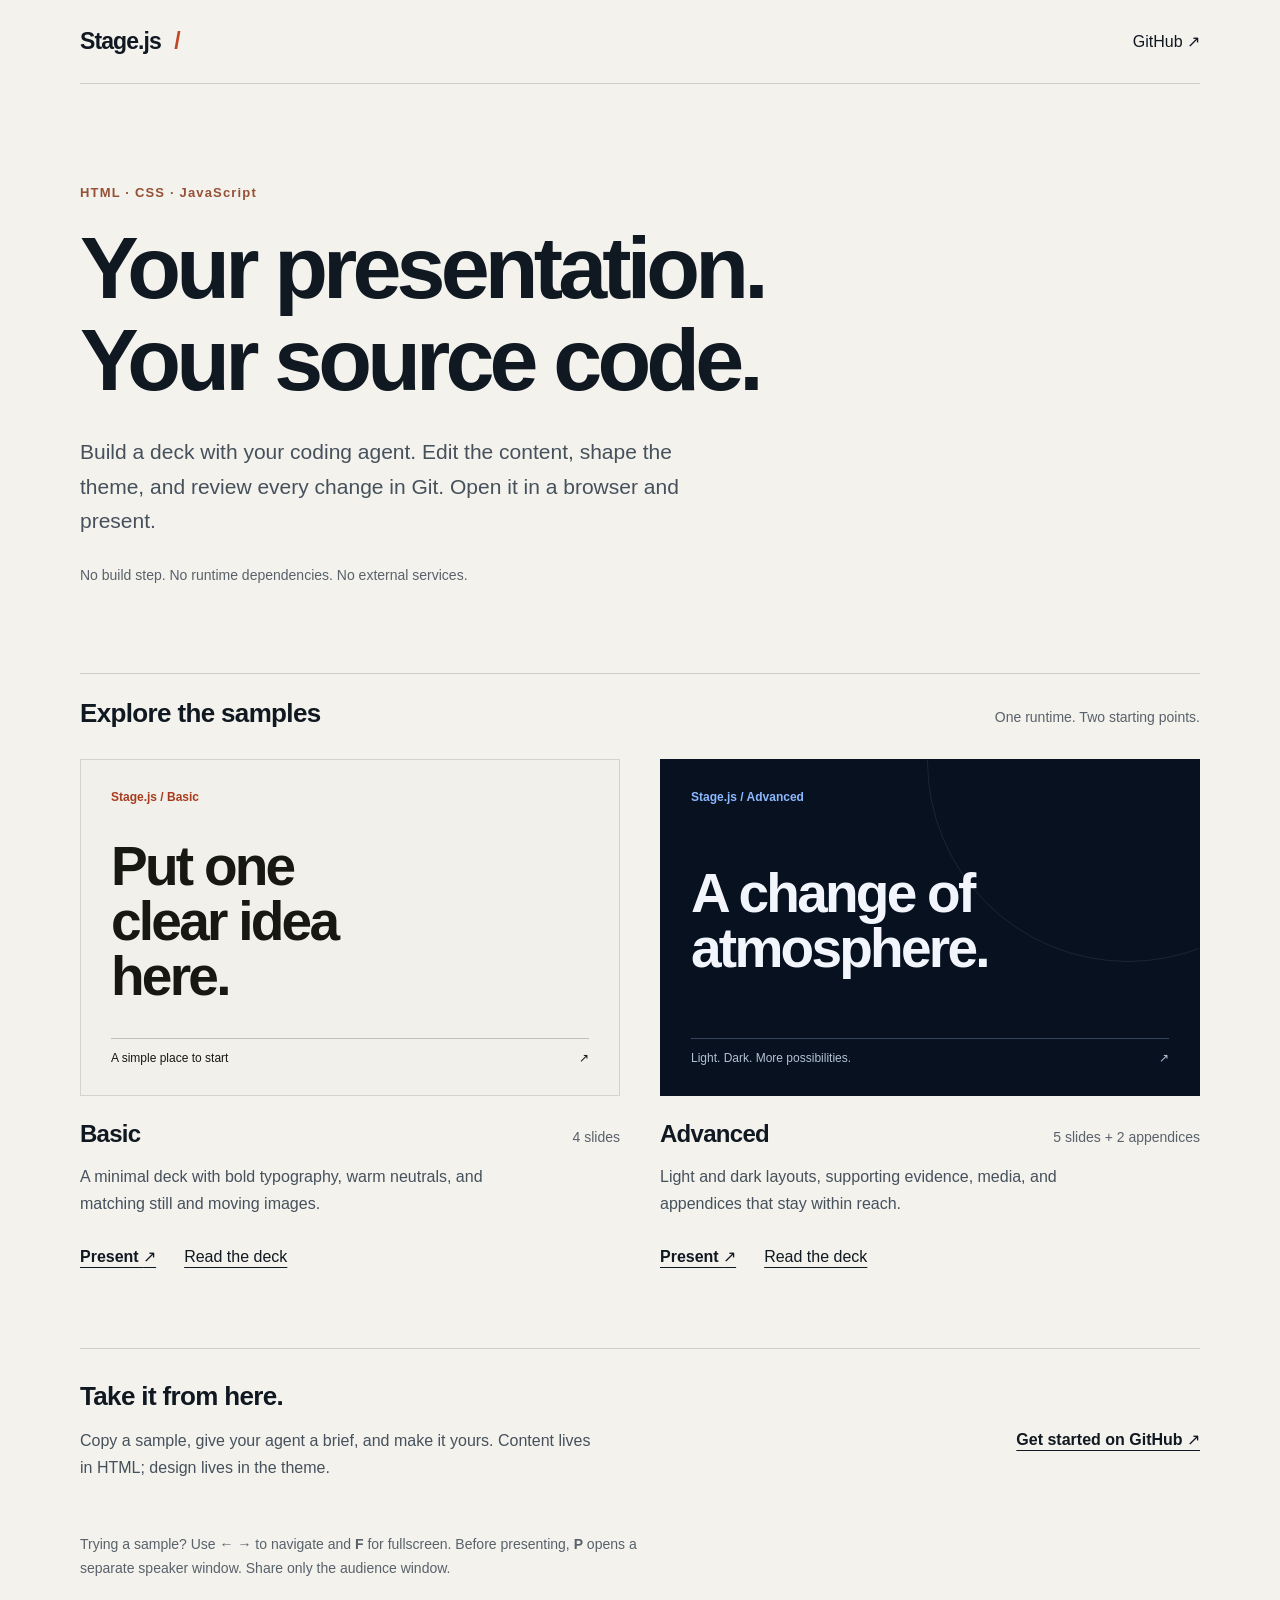
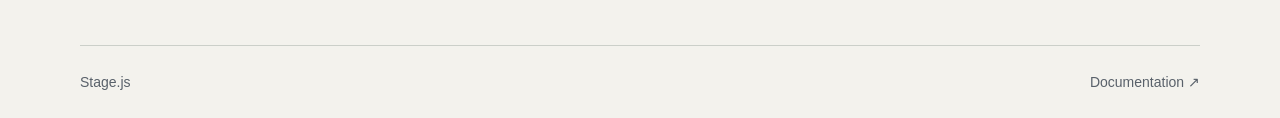
==== index.html @ 608b1f0b "Publish sample gallery with GitHub Pages" ====
<!doctype html>
<html lang="en">
<head>
  <meta charset="utf-8">
  <meta name="viewport" content="width=device-width, initial-scale=1">
  <meta name="description" content="HTML presentations for people and coding agents. Explore Stage.js themes, local media, and presenter view.">
  <meta name="theme-color" content="#101821">
  <title>Stage.js — Presentations as source code</title>
  <link rel="stylesheet" href="site/styles.css">
</head>
<body>
  <header class="site-header"><a class="brand" href="./">Stage.js<span aria-hidden="true"> / </span></a><a href="https://github.com/tijiang13/stage-js">GitHub <span aria-hidden="true">↗</span></a></header>
  <main>
    <section class="intro" aria-labelledby="headline">
      <p class="eyebrow">HTML · CSS · JavaScript</p>
      <h1 id="headline">Your presentation.<br>Your source code.</h1>
      <p class="lede">Build a deck with your coding agent. Edit the content, shape the theme, and review every change in Git. Open it in a browser and present.</p>
      <p class="detail">No build step. No runtime dependencies. No external services.</p>
    </section>
    <section class="samples" aria-labelledby="samples-title">
      <div class="section-heading"><h2 id="samples-title">Explore the samples</h2><span>One runtime. Two starting points.</span></div>
      <div class="sample-grid">
        <article class="sample">
          <a class="preview basic" href="sample_projects/basic/" aria-label="Present the Basic sample">
            <span class="preview-label">Stage.js / Basic</span>
            <strong>Put one<br>clear idea<br>here.</strong>
            <span class="preview-footer">A simple place to start <span aria-hidden="true">↗</span></span>
          </a>
          <div class="sample-heading"><h3>Basic</h3><span>4 slides</span></div>
          <p>A minimal deck with bold typography, warm neutrals, and matching still and moving images.</p>
          <div class="sample-actions"><a href="sample_projects/basic/">Present <span aria-hidden="true">↗</span></a><a href="sample_projects/basic/?mode=read">Read the deck</a></div>
        </article>
        <article class="sample">
          <a class="preview advance" href="sample_projects/advance/" aria-label="Present the Advanced sample">
            <span class="preview-label">Stage.js / Advanced</span>
            <strong>A change of<br>atmosphere.</strong>
            <span class="preview-footer">Light. Dark. More possibilities. <span aria-hidden="true">↗</span></span>
          </a>
          <div class="sample-heading"><h3>Advanced</h3><span>5 slides + 2 appendices</span></div>
          <p>Light and dark layouts, supporting evidence, media, and appendices that stay within reach.</p>
          <div class="sample-actions"><a href="sample_projects/advance/">Present <span aria-hidden="true">↗</span></a><a href="sample_projects/advance/?mode=read">Read the deck</a></div>
        </article>
      </div>
    </section>
    <section class="getting-started" aria-labelledby="start-title"><div><h2 id="start-title">Take it from here.</h2><p>Copy a sample, give your agent a brief, and make it yours. Content lives in HTML; design lives in the theme.</p></div><a href="https://github.com/tijiang13/stage-js#readme">Get started on GitHub <span aria-hidden="true">↗</span></a></section>
    <p class="keyboard-help">Trying a sample? Use ← → to navigate and <kbd>F</kbd> for fullscreen. Before presenting, <kbd>P</kbd> opens a separate speaker window. Share only the audience window.</p>
  </main>
  <footer class="site-footer"><span>Stage.js</span><a href="https://github.com/tijiang13/stage-js/tree/main/docs">Documentation <span aria-hidden="true">↗</span></a></footer>
</body>
</html>
---- site/styles.css ----
:root { color-scheme: light; font-family: "Avenir Next", Avenir, "Segoe UI", sans-serif; color: #101821; background: #f3f2ed; font-synthesis: none; }
* { box-sizing: border-box; }
body { margin: 0; }
a { color: inherit; text-underline-offset: 5px; }
a:focus-visible { outline: 3px solid #c14625; outline-offset: 6px; }
.site-header, main, .site-footer { width: min(1120px, calc(100% - 64px)); margin-inline: auto; }
.site-header { display: flex; align-items: center; justify-content: space-between; padding-block: 28px; border-bottom: 1px solid #cbcfc9; }
.site-header a, .site-footer a { text-decoration: none; }
.brand { font-size: 23px; font-weight: 700; letter-spacing: -.04em; }
.brand span { color: #c14625; margin-left: 8px; }
.intro { padding: 88px 0 76px; }
.eyebrow { color: #965035; font-size: 13px; letter-spacing: .09em; font-weight: 600; }
h1 { font-size: clamp(48px, 7.4vw, 88px); line-height: 1.04; letter-spacing: -.055em; font-weight: 600; margin: 22px 0 30px; }
.lede { max-width: 660px; font-size: 21px; line-height: 1.65; color: #46515c; }
.detail { font-size: 14px; color: #59616a; margin-top: 28px; }
.section-heading { display: flex; flex-wrap: wrap; justify-content: space-between; gap: 12px; align-items: baseline; border-top: 1px solid #cbcfc9; padding-top: 24px; margin-bottom: 30px; }
h2 { font-size: 26px; letter-spacing: -.025em; margin: 0; font-weight: 600; }
.section-heading > span, .sample-heading > span { color: #59616a; font-size: 14px; }
.sample-grid { display: grid; grid-template-columns: repeat(2, minmax(0, 1fr)); gap: 40px; }
.preview { display: flex; position: relative; overflow: hidden; flex-direction: column; justify-content: space-between; aspect-ratio: 16 / 10; padding: 30px; text-decoration: none; border: 1px solid #d4d4cd; }
.preview-label { font-size: 12px; font-weight: 600; }
.preview strong { position: relative; font-size: clamp(30px, 4.7vw, 55px); letter-spacing: -.05em; line-height: 1; font-weight: 700; }
.preview-footer { display: flex; justify-content: space-between; gap: 12px; font-size: 12px; border-top: 1px solid #0003; padding-top: 12px; }
.basic { background: #f2f0ea; color: #171713; }
.basic .preview-label { color: #a83b1d; }
.advance { background: #07111f; color: #f2f6fc; border-color: #07111f; }
.advance::before { content: ""; position: absolute; width: 400px; height: 400px; border: 1px solid #ffffff16; border-radius: 50%; right: -130px; top: -200px; pointer-events: none; }
.advance .preview-label { color: #8bb8ff; }
.advance .preview-footer { border-color: #35465c; color: #b3c1d4; }
.preview:hover { outline: 2px solid #c14625; outline-offset: 3px; }
.sample-heading { display: flex; justify-content: space-between; align-items: baseline; flex-wrap: wrap; gap: 8px; margin-top: 24px; }
h3 { font-size: 24px; margin: 0; letter-spacing: -.03em; }
.sample p { color: #46515c; line-height: 1.65; max-width: 46ch; }
.sample-actions { display: flex; gap: 28px; align-items: center; flex-wrap: wrap; margin-top: 20px; }
.sample-actions a { padding-block: 10px; }
.sample-actions a:first-child { font-weight: 600; }
.getting-started { border-top: 1px solid #cbcfc9; margin-top: 72px; padding-top: 32px; display: flex; align-items: center; justify-content: space-between; gap: 32px; }
.getting-started p { max-width: 58ch; color: #46515c; line-height: 1.65; }
.getting-started > a { flex-shrink: 0; font-weight: 600; }
.keyboard-help { max-width: 78ch; color: #59616a; line-height: 1.7; font-size: 14px; margin: 36px 0 64px; }
kbd { font: inherit; font-weight: 600; }
.site-footer { border-top: 1px solid #cbcfc9; display: flex; justify-content: space-between; gap: 20px; padding-block: 28px; color: #59616a; font-size: 14px; }
@media (max-width: 700px) {
 .site-header, main, .site-footer { width: calc(100% - 40px); }
 .intro { padding: 54px 0 44px; }
 .lede { font-size: 18px; }
 .sample-grid { grid-template-columns: 1fr; gap: 40px; }
 .preview { padding: 24px; }
 .preview strong { font-size: clamp(36px, 9vw, 60px); }
 .getting-started { display: block; margin-top: 48px; }
 .getting-started > a { display: inline-block; padding-block: 12px; }
}
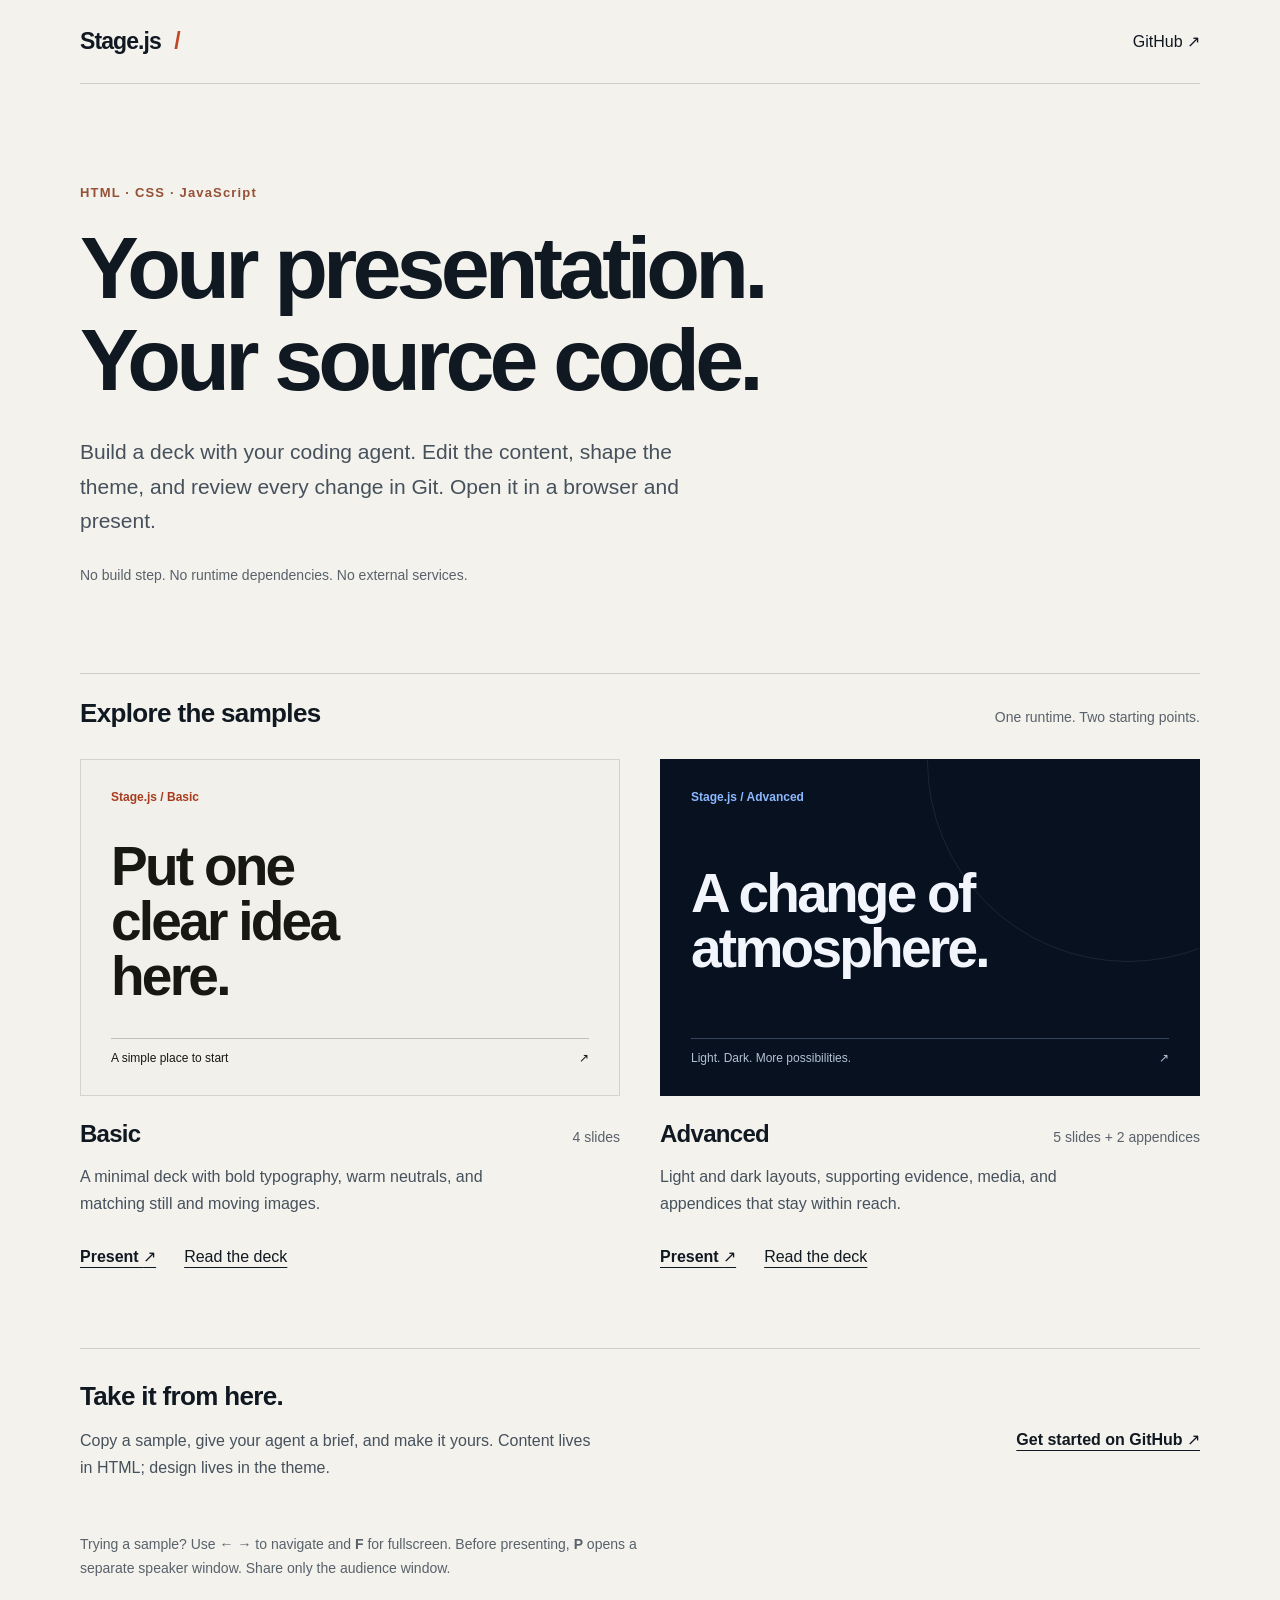
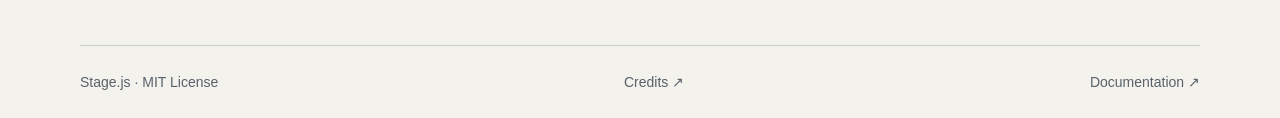
==== commit 92444fbc: "Add MIT license and acknowledge Codex and frontend design guidance" ====
--- a/index.html
+++ b/index.html
@@ -45,6 +45,6 @@
     <section class="getting-started" aria-labelledby="start-title"><div><h2 id="start-title">Take it from here.</h2><p>Copy a sample, give your agent a brief, and make it yours. Content lives in HTML; design lives in the theme.</p></div><a href="https://github.com/tijiang13/stage-js#readme">Get started on GitHub <span aria-hidden="true">↗</span></a></section>
     <p class="keyboard-help">Trying a sample? Use ← → to navigate and <kbd>F</kbd> for fullscreen. Before presenting, <kbd>P</kbd> opens a separate speaker window. Share only the audience window.</p>
   </main>
-  <footer class="site-footer"><span>Stage.js</span><a href="https://github.com/tijiang13/stage-js/tree/main/docs">Documentation <span aria-hidden="true">↗</span></a></footer>
+  <footer class="site-footer"><span>Stage.js · <a href="LICENSE">MIT License</a></span><a href="https://github.com/tijiang13/stage-js#license-and-credits">Credits <span aria-hidden="true">↗</span></a><a href="https://github.com/tijiang13/stage-js/tree/main/docs">Documentation <span aria-hidden="true">↗</span></a></footer>
 </body>
 </html>
